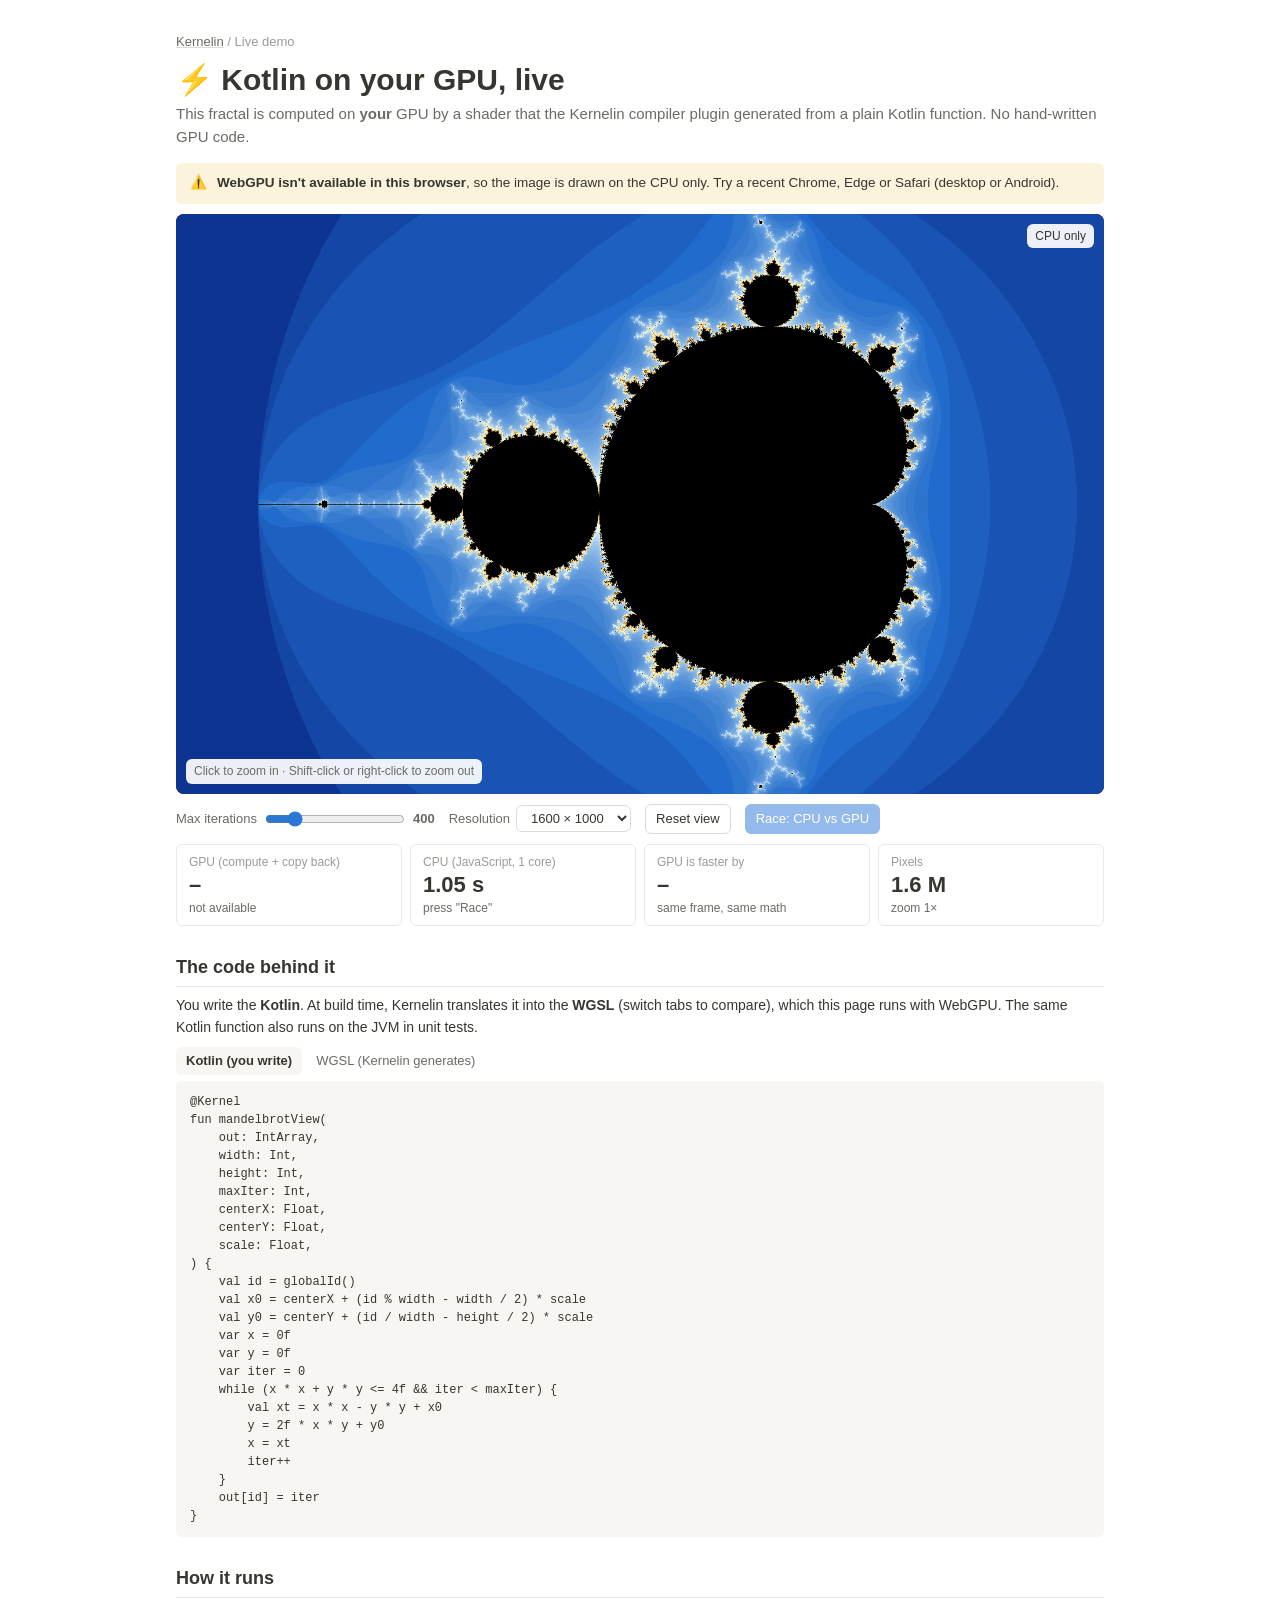
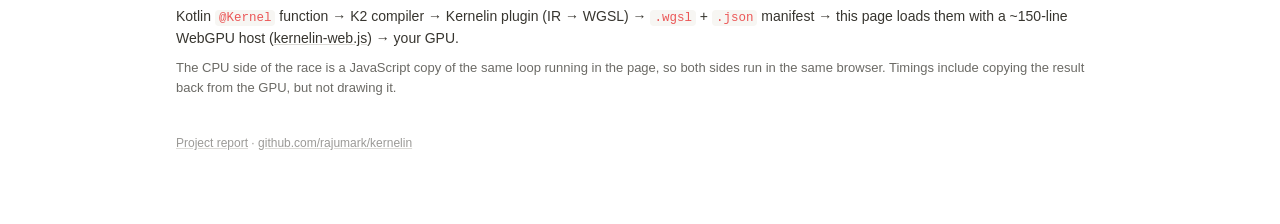
==== docs/demo/index.html @ b4d65124 "Add live WebGPU demo on GitHub Pages - new mandelbrotView kernel with Float center/zoom parameters -" ====
<!doctype html>
<html lang="en">
<head>
<meta charset="utf-8">
<meta name="viewport" content="width=device-width, initial-scale=1">
<title>Kernelin Live Demo</title>
<meta name="description" content="A Mandelbrot fractal computed on your GPU by a shader the Kernelin compiler plugin generated from plain Kotlin.">
<style>
  :root {
    --bg: #ffffff;
    --surface: #f7f6f3;
    --ink: #37352f;
    --ink-2: #6b6a65;
    --muted: #9b9a97;
    --line: #e9e9e7;
    --line-2: #dcdbd7;
    --accent: #2a78d6;
    --good: #0f7b6c;
    --good-bg: #dbeddb;
    --warn: #9f6b00;
    --warn-bg: #fdecc8;
    --code-bg: #f7f6f3;
    --font: -apple-system, BlinkMacSystemFont, "Segoe UI", Helvetica, Arial, sans-serif;
    --mono: "SFMono-Regular", ui-monospace, Menlo, Consolas, monospace;
  }
  * { box-sizing: border-box; }
  html { -webkit-text-size-adjust: 100%; }
  body { margin: 0; background: var(--bg); color: var(--ink); font: 14px/1.55 var(--font); }
  .page { max-width: 960px; margin: 0 auto; padding: 32px 16px 64px; }
  .crumbs { font-size: 13px; color: var(--muted); margin-bottom: 10px; }
  .crumbs a { color: var(--ink-2); }
  h1 { font-size: 30px; line-height: 1.2; margin: 4px 0 4px; font-weight: 700; }
  h2 { font-size: 18px; margin: 28px 0 8px; font-weight: 650; padding-bottom: 4px; border-bottom: 1px solid var(--line); }
  p { margin: 4px 0 8px; }
  a { color: inherit; text-decoration: underline; text-decoration-color: var(--line-2); }
  code { font-family: var(--mono); font-size: 12.5px; background: var(--code-bg); color: #eb5757; padding: 1px 4px; border-radius: 4px; }
  pre { font-family: var(--mono); font-size: 12px; line-height: 1.5; background: var(--code-bg); border-radius: 6px; padding: 12px 14px; overflow: auto; margin: 0; max-height: 460px; }
  pre code { background: none; color: var(--ink); padding: 0; font-size: inherit; }
  .subtitle { color: var(--ink-2); font-size: 15px; margin: 0 0 14px; }

  .stage { position: relative; border-radius: 8px; overflow: hidden; background: #0b0b14; aspect-ratio: 16 / 10; }
  canvas { display: block; width: 100%; height: 100%; cursor: zoom-in; image-rendering: auto; }
  .hint { position: absolute; left: 10px; bottom: 10px; background: rgba(255,255,255,.92); color: var(--ink-2); border-radius: 6px; padding: 3px 8px; font-size: 12px; pointer-events: none; }
  .badge { position: absolute; right: 10px; top: 10px; background: rgba(255,255,255,.92); color: var(--ink); border-radius: 6px; padding: 3px 8px; font-size: 12px; }

  .controls { display: flex; flex-wrap: wrap; align-items: center; gap: 8px 14px; margin: 10px 0; font-size: 13px; }
  .controls label { color: var(--ink-2); display: inline-flex; align-items: center; gap: 6px; }
  .controls input[type=range] { width: 140px; accent-color: var(--accent); }
  select, button { font: inherit; font-size: 13px; color: var(--ink); background: #fff; border: 1px solid var(--line-2); border-radius: 6px; padding: 4px 10px; cursor: pointer; }
  button:hover, select:hover { background: var(--surface); }
  button.primary { background: var(--accent); border-color: var(--accent); color: #fff; }
  button.primary:hover { background: #256abf; }
  button:disabled { opacity: .5; cursor: default; }

  .stats { display: grid; grid-template-columns: repeat(4, 1fr); gap: 8px; margin: 8px 0; }
  .tile { border: 1px solid var(--line); border-radius: 6px; padding: 8px 12px; min-width: 0; }
  .tile .k { color: var(--muted); font-size: 12px; }
  .tile .v { font-size: 22px; font-weight: 700; line-height: 1.25; font-variant-numeric: tabular-nums; }
  .tile .s { color: var(--ink-2); font-size: 12px; overflow: hidden; text-overflow: ellipsis; white-space: nowrap; }

  .callout { display: flex; gap: 10px; background: var(--surface); border-radius: 6px; padding: 10px 14px; margin: 10px 0; font-size: 13.5px; }
  .callout.warn { background: #fbf3db; }
  .callout.hidden { display: none; }

  .tabs { display: flex; gap: 4px; margin: 6px 0; }
  .tabs button { border: none; background: none; padding: 4px 10px; border-radius: 6px; color: var(--ink-2); }
  .tabs button.on { background: var(--surface); color: var(--ink); font-weight: 600; }
  .note { color: var(--ink-2); font-size: 13px; }
  .footer { color: var(--muted); font-size: 12px; margin-top: 36px; }

  @media (max-width: 680px) {
    .stats { grid-template-columns: repeat(2, 1fr); }
    h1 { font-size: 24px; }
  }
</style>
</head>
<body>
<div class="page">
  <div class="crumbs"><a href="../">Kernelin</a> / Live demo</div>
  <h1>⚡ Kotlin on your GPU, live</h1>
  <p class="subtitle">This fractal is computed on <b>your</b> GPU by a shader that the Kernelin compiler plugin generated from a plain Kotlin function. No hand-written GPU code.</p>

  <div class="callout warn hidden" id="nogpu">⚠️ <div><b>WebGPU isn't available in this browser</b>, so the image is drawn on the CPU only. Try a recent Chrome, Edge or Safari (desktop or Android).</div></div>

  <div class="stage">
    <canvas id="canvas" width="1600" height="1000" aria-label="Mandelbrot fractal. Click to zoom in, shift-click to zoom out."></canvas>
    <div class="badge" id="badge">loading...</div>
    <div class="hint">Click to zoom in · Shift-click or right-click to zoom out</div>
  </div>

  <div class="controls">
    <label>Max iterations <input type="range" id="iters" min="50" max="2000" step="50" value="400"><b id="itersVal">400</b></label>
    <label>Resolution
      <select id="res">
        <option value="800x500">800 × 500</option>
        <option value="1600x1000" selected>1600 × 1000</option>
        <option value="2400x1500">2400 × 1500</option>
      </select>
    </label>
    <button id="reset">Reset view</button>
    <button id="race" class="primary">Race: CPU vs GPU</button>
  </div>

  <div class="stats">
    <div class="tile"><div class="k">GPU (compute + copy back)</div><div class="v" id="gpuMs">–</div><div class="s" id="gpuInfo">–</div></div>
    <div class="tile"><div class="k">CPU (JavaScript, 1 core)</div><div class="v" id="cpuMs">–</div><div class="s">press "Race"</div></div>
    <div class="tile"><div class="k">GPU is faster by</div><div class="v" id="speedup">–</div><div class="s">same frame, same math</div></div>
    <div class="tile"><div class="k">Pixels</div><div class="v" id="pixels">–</div><div class="s" id="zoom">zoom 1×</div></div>
  </div>
  <p class="note" id="precision"></p>

  <h2>The code behind it</h2>
  <p>You write the <b>Kotlin</b>. At build time, Kernelin translates it into the <b>WGSL</b> (switch tabs to compare), which this page runs with WebGPU. The same Kotlin function also runs on the JVM in unit tests.</p>
  <div class="tabs">
    <button class="on" data-tab="kotlin">Kotlin (you write)</button>
    <button data-tab="wgsl">WGSL (Kernelin generates)</button>
  </div>
  <pre><code id="code">loading...</code></pre>

  <h2>How it runs</h2>
  <p>Kotlin <code>@Kernel</code> function → K2 compiler → Kernelin plugin (IR → WGSL) → <code>.wgsl</code> + <code>.json</code> manifest → this page loads them with a ~150-line WebGPU host (<a href="kernelin-web.js">kernelin-web.js</a>) → your GPU.</p>
  <p class="note">The CPU side of the race is a JavaScript copy of the same loop running in the page, so both sides run in the same browser. Timings include copying the result back from the GPU, but not drawing it.</p>

  <p class="footer"><a href="../">Project report</a> · <a href="https://github.com/rajumark/kernelin">github.com/rajumark/kernelin</a></p>
</div>

<script type="module">
import { KernelinGpu } from './kernelin-web.js';

const KERNEL = 'kernels/io.github.kernelin.samples.mandelbrotView';
const canvas = document.getElementById('canvas');
const ctx = canvas.getContext('2d');
const $ = (id) => document.getElementById(id);
const START = { cx: -0.6, cy: 0.0, span: 3.4 };   // span = width of the view in the complex plane
let view = { ...START };
let width = 1600, height = 1000, maxIter = 400;
let gpu = null, kernel = null, busy = false, pending = false;

// Classic deep-blue -> white -> gold gradient, cycled by iteration count.
const STOPS = [[0, 0, 7, 100], [0.16, 32, 107, 203], [0.42, 237, 255, 255], [0.6425, 255, 170, 0], [0.8575, 0, 2, 0], [1, 0, 7, 100]];
let palette = new Uint32Array(0);
function gradient(t) {
  let i = 0;
  while (t > STOPS[i + 1][0]) i++;
  const [a, b] = [STOPS[i], STOPS[i + 1]];
  const f = (t - a[0]) / (b[0] - a[0]);
  return [1, 2, 3].map((k) => Math.round(a[k] + (b[k] - a[k]) * f));
}
function buildPalette(n) {
  palette = new Uint32Array(n + 1);
  for (let i = 0; i < n; i++) {
    const [r, g, b] = gradient((Math.sqrt(i) / 14) % 1);
    palette[i] = (255 << 24) | (b << 16) | (g << 8) | r;
  }
  palette[n] = 0xff000000; // inside the set
}

function draw(iters) {
  const img = ctx.createImageData(width, height);
  const px = new Uint32Array(img.data.buffer);
  for (let i = 0; i < iters.length; i++) px[i] = palette[iters[i]];
  ctx.putImageData(img, 0, 0);
}

function params() {
  const scale = view.span / width;
  return { size: width * height, scalars: { width, height, maxIter, centerX: view.cx, centerY: view.cy, scale } };
}

// Same algorithm as the Kotlin kernel, for the CPU side of the race.
function cpuMandelbrot({ size, scalars: s }) {
  const out = new Int32Array(size);
  for (let id = 0; id < size; id++) {
    const x0 = s.centerX + ((id % s.width) - (s.width >> 1)) * s.scale;
    const y0 = s.centerY + (Math.trunc(id / s.width) - (s.height >> 1)) * s.scale;
    let x = 0, y = 0, iter = 0;
    while (x * x + y * y <= 4 && iter < s.maxIter) {
      const xt = x * x - y * y + x0;
      y = 2 * x * y + y0;
      x = xt;
      iter++;
    }
    out[id] = iter;
  }
  return out;
}

const fmt = (ms) => ms >= 1000 ? (ms / 1000).toFixed(2) + ' s' : ms.toFixed(ms < 10 ? 1 : 0) + ' ms';

function updateInfo() {
  $('pixels').textContent = (width * height / 1e6).toFixed(1) + ' M';
  const z = START.span / view.span;
  $('zoom').textContent = 'zoom ' + (z >= 1000 ? z.toExponential(1) : Math.round(z).toLocaleString()) + '×';
  $('precision').textContent = view.span / width < 2e-7
    ? 'You reached the limit of 32-bit Float precision (GPUs compute in Float), so the image turns blocky. Reset to explore again.'
    : '';
}

async function render() {
  if (busy) { pending = true; return; }
  busy = true;
  try {
    updateInfo();
    const p = params();
    if (kernel) {
      const { outputs, ms } = await kernel.run({ ...p, buffers: { out: p.size } });
      $('gpuMs').textContent = fmt(ms);
      draw(outputs.out);
    } else {
      const t0 = performance.now();
      const out = cpuMandelbrot(p);
      $('cpuMs').textContent = fmt(performance.now() - t0);
      draw(out);
    }
  } catch (e) {
    $('badge').textContent = 'error: ' + e.message;
    console.error(e);
  } finally {
    busy = false;
    if (pending) { pending = false; render(); }
  }
}

async function race() {
  if (!kernel) return;
  $('race').disabled = true;
  $('cpuMs').textContent = 'running...';
  $('speedup').textContent = '–';
  await new Promise((r) => setTimeout(r, 30));
  const p = params();
  const gpuRuns = [];
  for (let i = 0; i < 5; i++) gpuRuns.push((await kernel.run({ ...p, buffers: { out: p.size } })).ms);
  const gpuMs = gpuRuns.sort((a, b) => a - b)[2];
  const t0 = performance.now();
  cpuMandelbrot(p);
  const cpuMs = performance.now() - t0;
  $('gpuMs').textContent = fmt(gpuMs);
  $('cpuMs').textContent = fmt(cpuMs);
  $('speedup').textContent = Math.round(cpuMs / gpuMs) + '×';
  $('race').disabled = false;
  window.kernelinDemo = { gpuMs, cpuMs, width, height, maxIter, view: { ...view } };
}

function zoomAt(ev, factor) {
  const r = canvas.getBoundingClientRect();
  const fx = (ev.clientX - r.left) / r.width, fy = (ev.clientY - r.top) / r.height;
  const scale = view.span / width;
  view.cx += (fx - 0.5) * width * scale;
  view.cy += (fy - 0.5) * height * scale;
  view.span *= factor;
  $('cpuMs').textContent = '–';
  $('speedup').textContent = '–';
  render();
}
canvas.addEventListener('click', (ev) => zoomAt(ev, ev.shiftKey ? 2 : 0.5));
canvas.addEventListener('contextmenu', (ev) => { ev.preventDefault(); zoomAt(ev, 2); });
$('iters').addEventListener('input', () => {
  maxIter = +$('iters').value; $('itersVal').textContent = maxIter; buildPalette(maxIter); render();
});
$('res').addEventListener('change', () => {
  [width, height] = $('res').value.split('x').map(Number);
  canvas.width = width; canvas.height = height; render();
});
$('reset').addEventListener('click', () => { view = { ...START }; render(); });
$('race').addEventListener('click', race);

// Code tabs: the Kotlin is read from the real source file, the WGSL is the generated file.
const sources = {};
async function loadSources() {
  const kt = await fetch('kernels/Kernels.kt').then((r) => r.text());
  const start = kt.indexOf('@Kernel\nfun mandelbrotView');
  sources.kotlin = start >= 0 ? kt.slice(start, kt.indexOf('\n}\n', start) + 2) : kt;
  sources.wgsl = kernel ? kernel.code : await fetch(KERNEL + '.wgsl').then((r) => r.text());
  $('code').textContent = sources.kotlin;
}
document.querySelectorAll('.tabs button').forEach((b) => b.addEventListener('click', () => {
  document.querySelectorAll('.tabs button').forEach((x) => x.classList.toggle('on', x === b));
  $('code').textContent = sources[b.dataset.tab] || '';
}));

(async () => {
  buildPalette(maxIter);
  try {
    gpu = await KernelinGpu.create();
    kernel = await gpu.load(KERNEL);
    $('badge').textContent = 'GPU · ' + (gpu.info || 'WebGPU');
    $('gpuInfo').textContent = gpu.info || 'WebGPU';
  } catch (e) {
    console.warn(e);
    $('nogpu').classList.remove('hidden');
    $('badge').textContent = 'CPU only';
    $('race').disabled = true;
    $('gpuInfo').textContent = 'not available';
  }
  await loadSources();
  await render();
})();
</script>
</body>
</html>
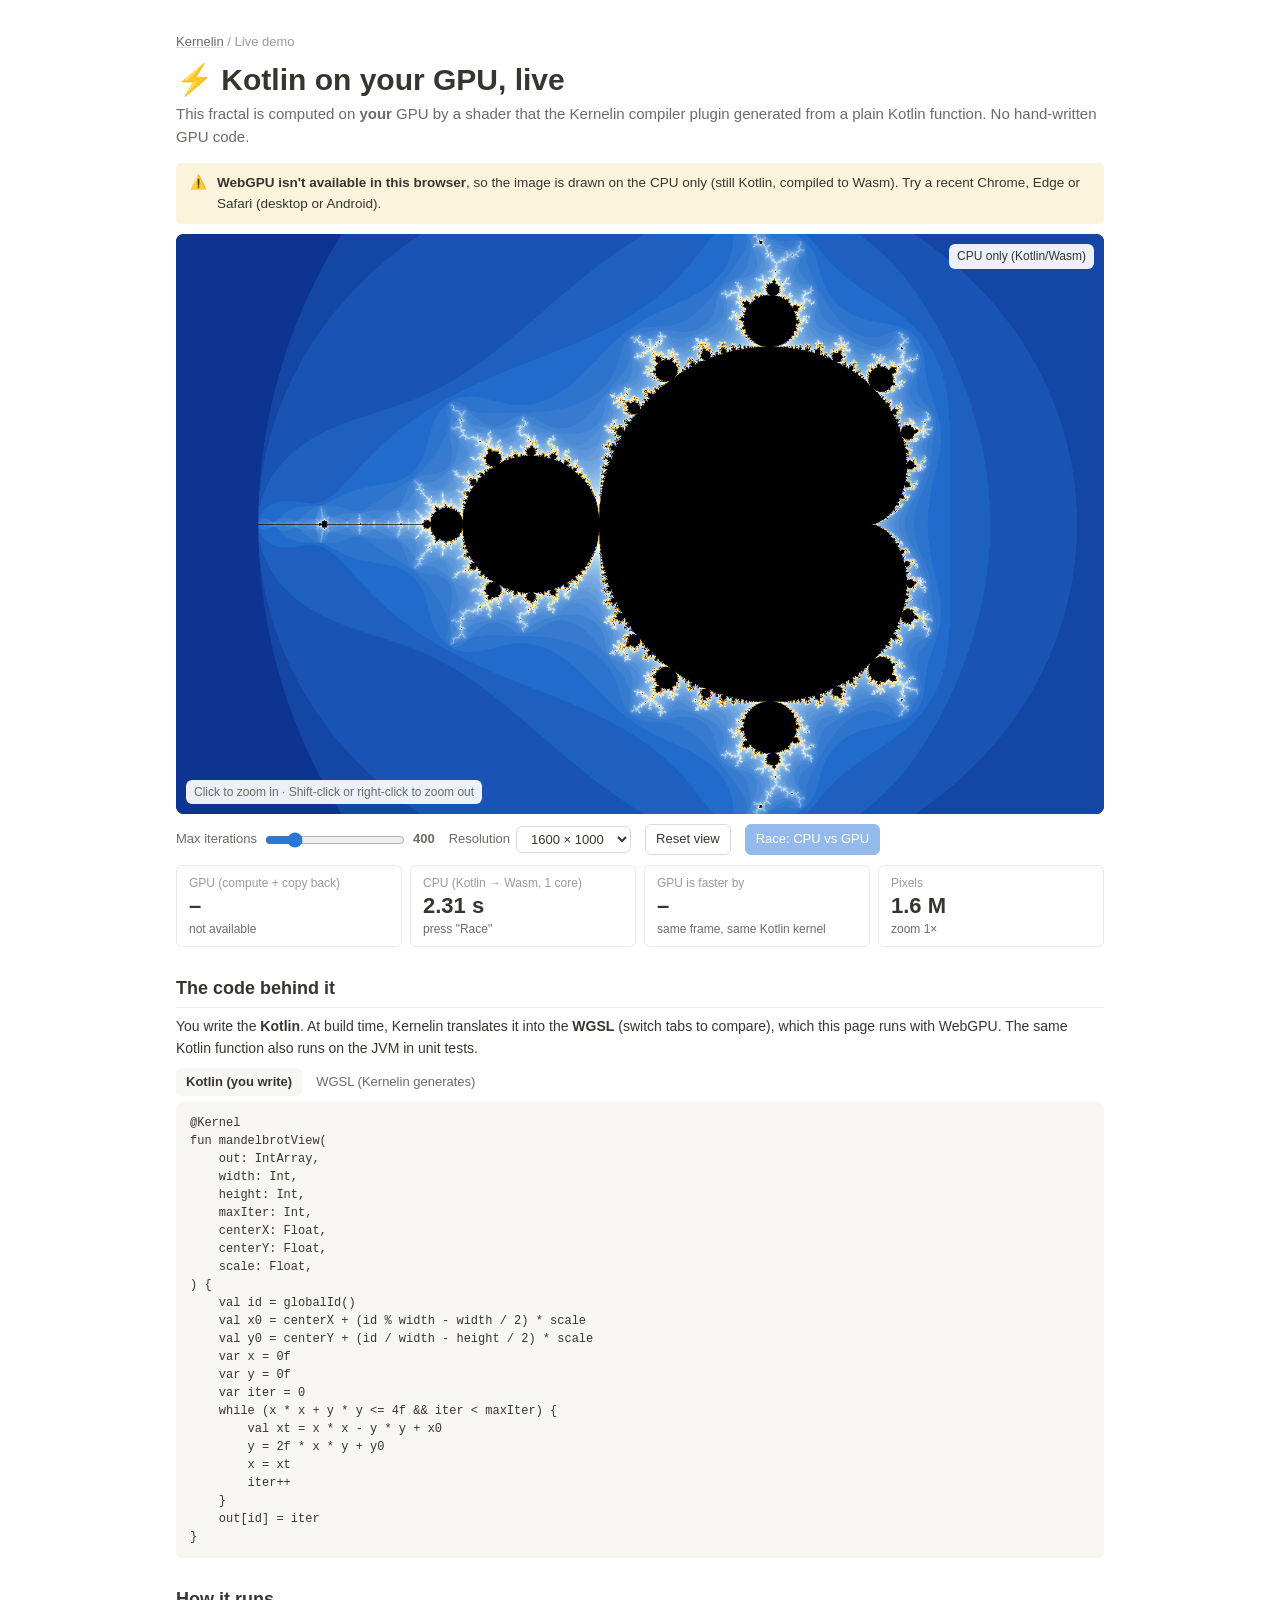
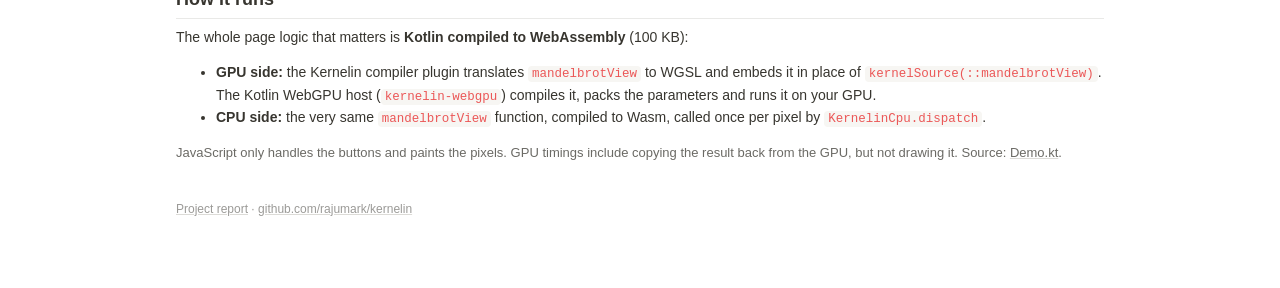
==== commit 62e71dd2: "Run kernels on the GPU from Kotlin via Kotlin/Wasm - kernelSource(::kernel): the compiler plugin rep" ====
--- a/docs/demo/index.html
+++ b/docs/demo/index.html
@@ -80,7 +80,7 @@
   <h1>⚡ Kotlin on your GPU, live</h1>
   <p class="subtitle">This fractal is computed on <b>your</b> GPU by a shader that the Kernelin compiler plugin generated from a plain Kotlin function. No hand-written GPU code.</p>
 
-  <div class="callout warn hidden" id="nogpu">⚠️ <div><b>WebGPU isn't available in this browser</b>, so the image is drawn on the CPU only. Try a recent Chrome, Edge or Safari (desktop or Android).</div></div>
+  <div class="callout warn hidden" id="nogpu">⚠️ <div><b>WebGPU isn't available in this browser</b>, so the image is drawn on the CPU only (still Kotlin, compiled to Wasm). Try a recent Chrome, Edge or Safari (desktop or Android).</div></div>
 
   <div class="stage">
     <canvas id="canvas" width="1600" height="1000" aria-label="Mandelbrot fractal. Click to zoom in, shift-click to zoom out."></canvas>
@@ -103,8 +103,8 @@
 
   <div class="stats">
     <div class="tile"><div class="k">GPU (compute + copy back)</div><div class="v" id="gpuMs">–</div><div class="s" id="gpuInfo">–</div></div>
-    <div class="tile"><div class="k">CPU (JavaScript, 1 core)</div><div class="v" id="cpuMs">–</div><div class="s">press "Race"</div></div>
-    <div class="tile"><div class="k">GPU is faster by</div><div class="v" id="speedup">–</div><div class="s">same frame, same math</div></div>
+    <div class="tile"><div class="k">CPU (Kotlin → Wasm, 1 core)</div><div class="v" id="cpuMs">–</div><div class="s">press "Race"</div></div>
+    <div class="tile"><div class="k">GPU is faster by</div><div class="v" id="speedup">–</div><div class="s">same frame, same Kotlin kernel</div></div>
     <div class="tile"><div class="k">Pixels</div><div class="v" id="pixels">–</div><div class="s" id="zoom">zoom 1×</div></div>
   </div>
   <p class="note" id="precision"></p>
@@ -118,23 +118,26 @@
   <pre><code id="code">loading...</code></pre>
 
   <h2>How it runs</h2>
-  <p>Kotlin <code>@Kernel</code> function → K2 compiler → Kernelin plugin (IR → WGSL) → <code>.wgsl</code> + <code>.json</code> manifest → this page loads them with a ~150-line WebGPU host (<a href="kernelin-web.js">kernelin-web.js</a>) → your GPU.</p>
-  <p class="note">The CPU side of the race is a JavaScript copy of the same loop running in the page, so both sides run in the same browser. Timings include copying the result back from the GPU, but not drawing it.</p>
+  <p>The whole page logic that matters is <b>Kotlin compiled to WebAssembly</b> (100 KB):</p>
+  <ul>
+    <li><b>GPU side:</b> the Kernelin compiler plugin translates <code>mandelbrotView</code> to WGSL and embeds it in place of <code>kernelSource(::mandelbrotView)</code>. The Kotlin WebGPU host (<code>kernelin-webgpu</code>) compiles it, packs the parameters and runs it on your GPU.</li>
+    <li><b>CPU side:</b> the very same <code>mandelbrotView</code> function, compiled to Wasm, called once per pixel by <code>KernelinCpu.dispatch</code>.</li>
+  </ul>
+  <p class="note">JavaScript only handles the buttons and paints the pixels. GPU timings include copying the result back from the GPU, but not drawing it. Source: <a href="https://github.com/rajumark/kernelin/blob/main/samples/src/wasmJsMain/kotlin/io/github/kernelin/samples/Demo.kt">Demo.kt</a>.</p>
 
   <p class="footer"><a href="../">Project report</a> · <a href="https://github.com/rajumark/kernelin">github.com/rajumark/kernelin</a></p>
 </div>
 
 <script type="module">
-import { KernelinGpu } from './kernelin-web.js';
-
-const KERNEL = 'kernels/io.github.kernelin.samples.mandelbrotView';
+// UI and drawing only. All GPU work (WebGPU setup, uniforms, dispatch, read-back) and the CPU kernel are Kotlin,
+// compiled to Wasm from samples/ and kernelin-webgpu/. See samples/src/wasmJsMain/.../Demo.kt.
 const canvas = document.getElementById('canvas');
 const ctx = canvas.getContext('2d');
 const $ = (id) => document.getElementById(id);
 const START = { cx: -0.6, cy: 0.0, span: 3.4 };   // span = width of the view in the complex plane
 let view = { ...START };
 let width = 1600, height = 1000, maxIter = 400;
-let gpu = null, kernel = null, busy = false, pending = false;
+let K = null, hasGpu = false, busy = false, pending = false;
 
 // Classic deep-blue -> white -> gold gradient, cycled by iteration count.
 const STOPS = [[0, 0, 7, 100], [0.16, 32, 107, 203], [0.42, 237, 255, 255], [0.6425, 255, 170, 0], [0.8575, 0, 2, 0], [1, 0, 7, 100]];
@@ -162,29 +165,9 @@
   ctx.putImageData(img, 0, 0);
 }
 
-function params() {
-  const scale = view.span / width;
-  return { size: width * height, scalars: { width, height, maxIter, centerX: view.cx, centerY: view.cy, scale } };
-}
-
-// Same algorithm as the Kotlin kernel, for the CPU side of the race.
-function cpuMandelbrot({ size, scalars: s }) {
-  const out = new Int32Array(size);
-  for (let id = 0; id < size; id++) {
-    const x0 = s.centerX + ((id % s.width) - (s.width >> 1)) * s.scale;
-    const y0 = s.centerY + (Math.trunc(id / s.width) - (s.height >> 1)) * s.scale;
-    let x = 0, y = 0, iter = 0;
-    while (x * x + y * y <= 4 && iter < s.maxIter) {
-      const xt = x * x - y * y + x0;
-      y = 2 * x * y + y0;
-      x = xt;
-      iter++;
-    }
-    out[id] = iter;
-  }
-  return out;
-}
-
+const args = () => [width, height, maxIter, view.cx, view.cy, view.span / width];
+const gpuFrame = () => K.gpuMandelbrot(...args());   // Kotlin: GpuKernel.run(...)
+const cpuFrame = () => K.cpuMandelbrot(...args());   // Kotlin: KernelinCpu.dispatch { mandelbrotView(...) }
 const fmt = (ms) => ms >= 1000 ? (ms / 1000).toFixed(2) + ' s' : ms.toFixed(ms < 10 ? 1 : 0) + ' ms';
 
 function updateInfo() {
@@ -197,20 +180,19 @@
 }
 
 async function render() {
+  if (!K) return;
   if (busy) { pending = true; return; }
   busy = true;
   try {
     updateInfo();
-    const p = params();
-    if (kernel) {
-      const { outputs, ms } = await kernel.run({ ...p, buffers: { out: p.size } });
-      $('gpuMs').textContent = fmt(ms);
-      draw(outputs.out);
+    if (hasGpu) {
+      const r = await gpuFrame();
+      $('gpuMs').textContent = fmt(r.ms);
+      draw(r.data);
     } else {
-      const t0 = performance.now();
-      const out = cpuMandelbrot(p);
-      $('cpuMs').textContent = fmt(performance.now() - t0);
-      draw(out);
+      const r = cpuFrame();
+      $('cpuMs').textContent = fmt(r.ms);
+      draw(r.data);
     }
   } catch (e) {
     $('badge').textContent = 'error: ' + e.message;
@@ -222,18 +204,15 @@
 }
 
 async function race() {
-  if (!kernel) return;
+  if (!hasGpu) return;
   $('race').disabled = true;
   $('cpuMs').textContent = 'running...';
   $('speedup').textContent = '–';
   await new Promise((r) => setTimeout(r, 30));
-  const p = params();
   const gpuRuns = [];
-  for (let i = 0; i < 5; i++) gpuRuns.push((await kernel.run({ ...p, buffers: { out: p.size } })).ms);
+  for (let i = 0; i < 5; i++) gpuRuns.push((await gpuFrame()).ms);
   const gpuMs = gpuRuns.sort((a, b) => a - b)[2];
-  const t0 = performance.now();
-  cpuMandelbrot(p);
-  const cpuMs = performance.now() - t0;
+  const cpuMs = cpuFrame().ms;
   $('gpuMs').textContent = fmt(gpuMs);
   $('cpuMs').textContent = fmt(cpuMs);
   $('speedup').textContent = Math.round(cpuMs / gpuMs) + '×';
@@ -264,15 +243,9 @@
 $('reset').addEventListener('click', () => { view = { ...START }; render(); });
 $('race').addEventListener('click', race);
 
-// Code tabs: the Kotlin is read from the real source file, the WGSL is the generated file.
+// Code tabs: the Kotlin is read from the real source file; the WGSL comes from inside the Wasm binary,
+// where the compiler plugin embedded it in place of kernelSource(::mandelbrotView).
 const sources = {};
-async function loadSources() {
-  const kt = await fetch('kernels/Kernels.kt').then((r) => r.text());
-  const start = kt.indexOf('@Kernel\nfun mandelbrotView');
-  sources.kotlin = start >= 0 ? kt.slice(start, kt.indexOf('\n}\n', start) + 2) : kt;
-  sources.wgsl = kernel ? kernel.code : await fetch(KERNEL + '.wgsl').then((r) => r.text());
-  $('code').textContent = sources.kotlin;
-}
 document.querySelectorAll('.tabs button').forEach((b) => b.addEventListener('click', () => {
   document.querySelectorAll('.tabs button').forEach((x) => x.classList.toggle('on', x === b));
   $('code').textContent = sources[b.dataset.tab] || '';
@@ -281,18 +254,31 @@
 (async () => {
   buildPalette(maxIter);
   try {
-    gpu = await KernelinGpu.create();
-    kernel = await gpu.load(KERNEL);
-    $('badge').textContent = 'GPU · ' + (gpu.info || 'WebGPU');
-    $('gpuInfo').textContent = gpu.info || 'WebGPU';
+    K = await import('./wasm/kernelin-demo.mjs');
+  } catch (e) {
+    console.error(e);
+    $('nogpu').classList.remove('hidden');
+    $('nogpu').querySelector('div').innerHTML = '<b>This browser can\'t run Kotlin/Wasm</b> (it needs WebAssembly GC). Try a recent Chrome, Edge, Firefox or Safari.';
+    $('badge').textContent = 'not supported';
+    return;
+  }
+  try {
+    const desc = await K.kernelinInit();
+    hasGpu = true;
+    $('badge').textContent = 'GPU · ' + desc;
+    $('gpuInfo').textContent = desc;
   } catch (e) {
     console.warn(e);
     $('nogpu').classList.remove('hidden');
-    $('badge').textContent = 'CPU only';
+    $('badge').textContent = 'CPU only (Kotlin/Wasm)';
     $('race').disabled = true;
     $('gpuInfo').textContent = 'not available';
   }
-  await loadSources();
+  sources.wgsl = K.kernelinWgsl();
+  const kt = await fetch('kernels/Kernels.kt').then((r) => r.text());
+  const at = kt.indexOf('@Kernel\nfun mandelbrotView');
+  sources.kotlin = at >= 0 ? kt.slice(at, kt.indexOf('\n}\n', at) + 2) : kt;
+  $('code').textContent = sources.kotlin;
   await render();
 })();
 </script>
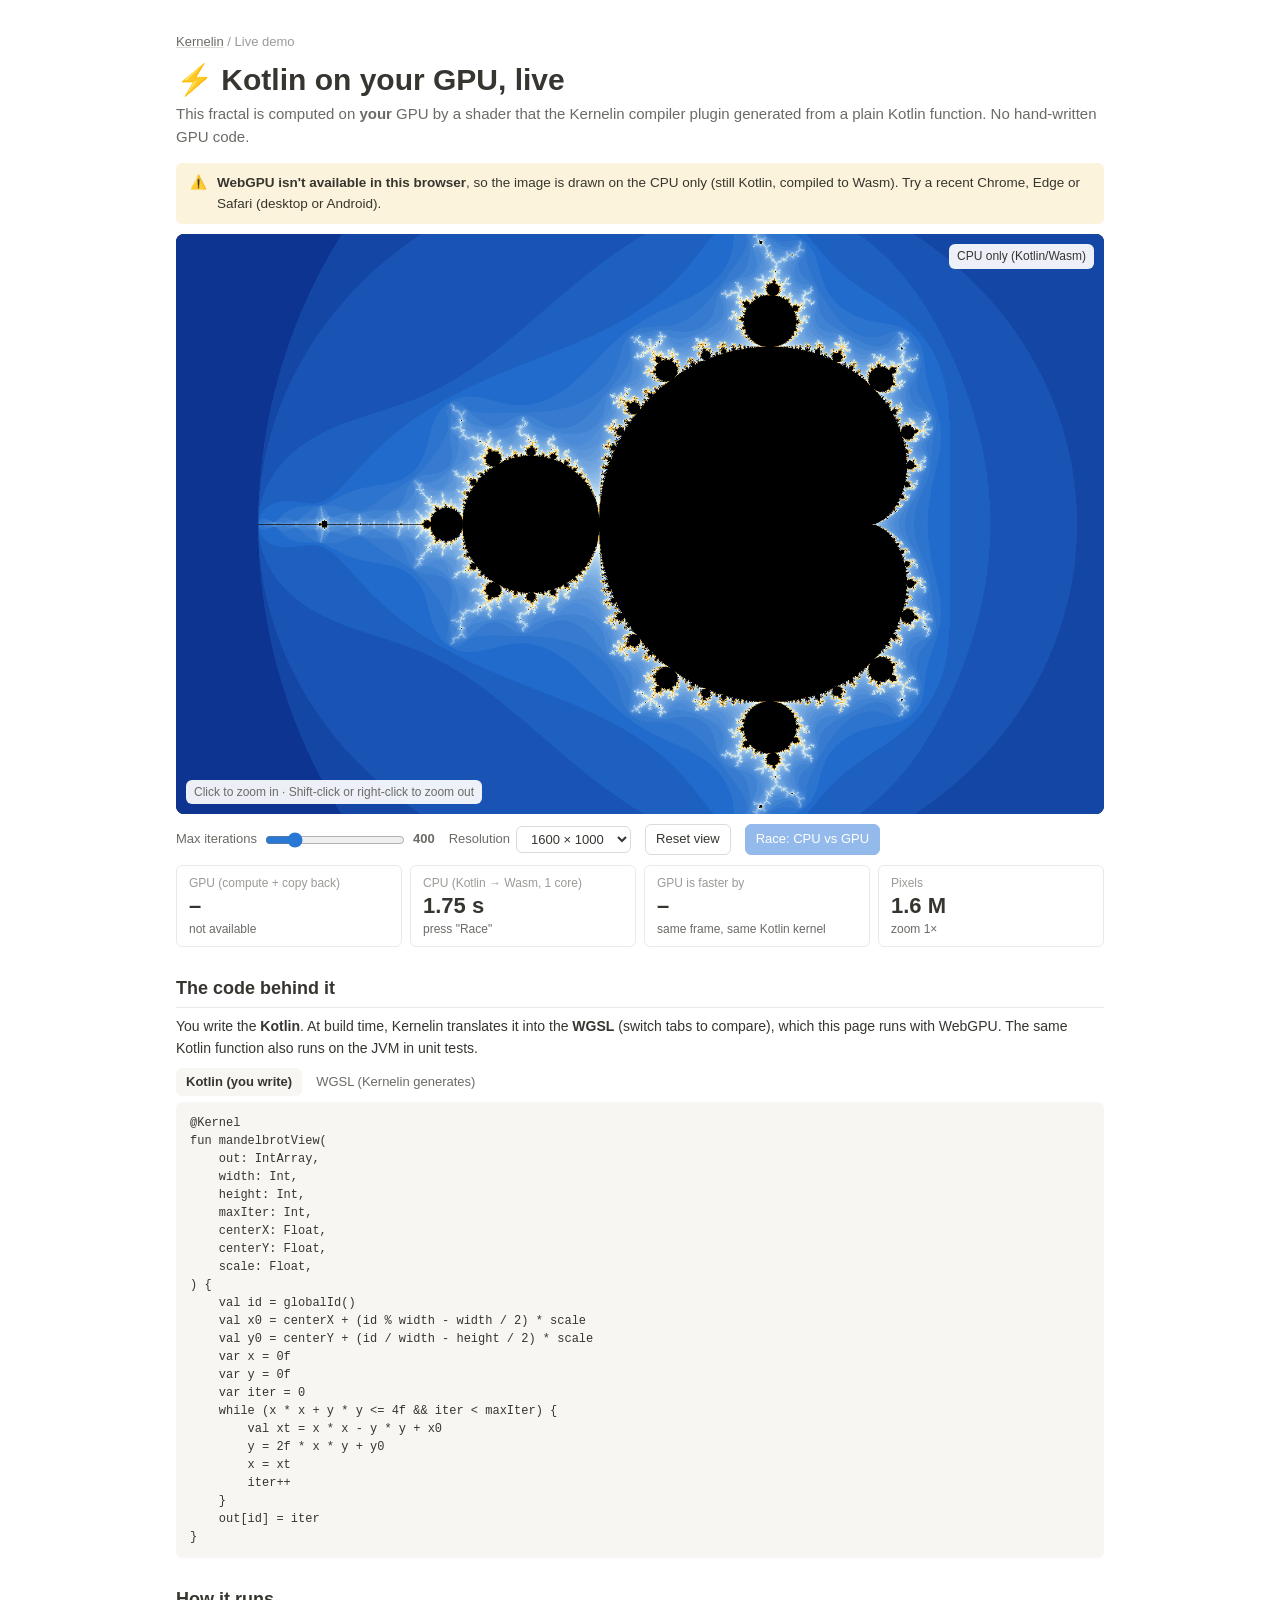
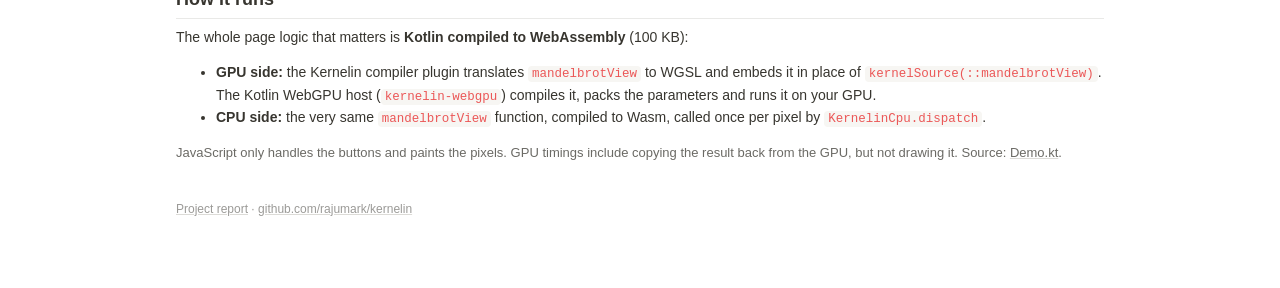
==== commit 6190e630: "Prepare 0.1.0 for Maven Central - coordinates: io.github.rajumark:kernelin-* (the verified namespace" ====
--- a/docs/demo/index.html
+++ b/docs/demo/index.html
@@ -123,7 +123,7 @@
     <li><b>GPU side:</b> the Kernelin compiler plugin translates <code>mandelbrotView</code> to WGSL and embeds it in place of <code>kernelSource(::mandelbrotView)</code>. The Kotlin WebGPU host (<code>kernelin-webgpu</code>) compiles it, packs the parameters and runs it on your GPU.</li>
     <li><b>CPU side:</b> the very same <code>mandelbrotView</code> function, compiled to Wasm, called once per pixel by <code>KernelinCpu.dispatch</code>.</li>
   </ul>
-  <p class="note">JavaScript only handles the buttons and paints the pixels. GPU timings include copying the result back from the GPU, but not drawing it. Source: <a href="https://github.com/rajumark/kernelin/blob/main/samples/src/wasmJsMain/kotlin/io/github/kernelin/samples/Demo.kt">Demo.kt</a>.</p>
+  <p class="note">JavaScript only handles the buttons and paints the pixels. GPU timings include copying the result back from the GPU, but not drawing it. Source: <a href="https://github.com/rajumark/kernelin/blob/main/samples/src/wasmJsMain/kotlin/io/github/rajumark/kernelin/samples/Demo.kt">Demo.kt</a>.</p>
 
   <p class="footer"><a href="../">Project report</a> · <a href="https://github.com/rajumark/kernelin">github.com/rajumark/kernelin</a></p>
 </div>
